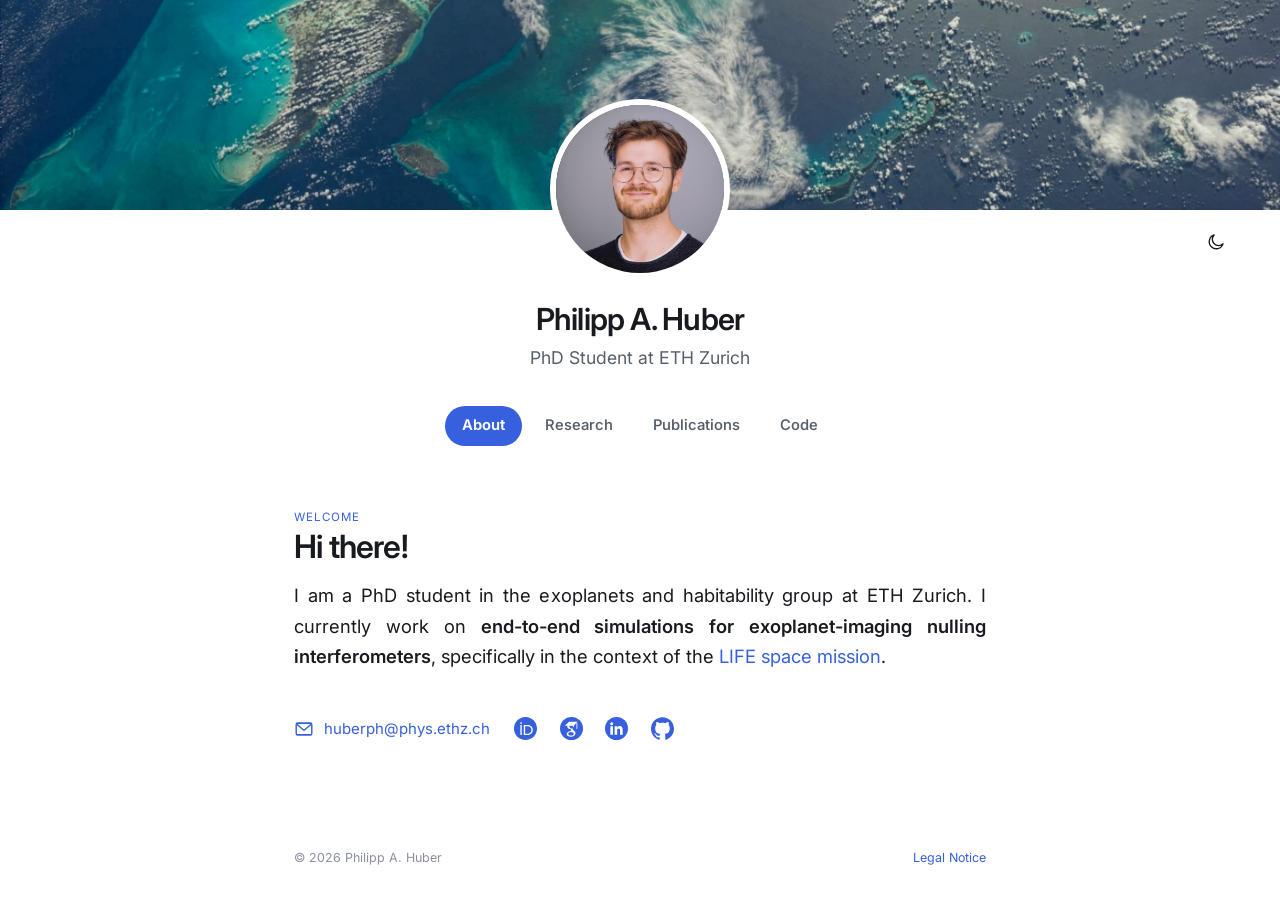
==== index.html @ 1af9c448 "Update website 2026-11-10 10:56" ====
<!doctype html>
<html lang="en">
<head>
  <meta charset="utf-8">
  <title>Philipp A. Huber — PhD Student at ETH Zurich</title>
  <meta name="description" content="Personal academic website of Philipp A. Huber, PhD student at ETH Zurich. Research, publications and code.">
  <base href="/">
  <meta name="viewport" content="width=device-width, initial-scale=1">
  <link rel="icon" type="image/x-icon" href="favicon.ico">
  <link rel="manifest" href="manifest.json">
  <meta name="theme-color" media="(prefers-color-scheme: dark)" content="#121212">
  <meta name="theme-color" content="#ffffff">
  <link rel="preconnect" href="https://fonts.googleapis.com">
  <link rel="preconnect" href="https://fonts.gstatic.com" crossorigin="">
  <link href="https://fonts.googleapis.com/css2?family=Inter:wght@400;500;600;700&amp;display=swap" rel="stylesheet">
<link rel="stylesheet" href="styles-WV6T6E7A.css"></head>
<body>
  <app-root></app-root>
<script src="polyfills-FFHMD2TL.js" type="module"></script><script src="main-WSZA5GNK.js" type="module"></script></body>
</html>
---- styles-WV6T6E7A.css ----
:root{--phi: 1.618;--font-display: "Inter", ui-sans-serif, -apple-system, BlinkMacSystemFont, "Segoe UI", sans-serif;--font-body: "Inter", ui-sans-serif, -apple-system, BlinkMacSystemFont, "Segoe UI", sans-serif;--font-mono: "Inter", ui-sans-serif, -apple-system, BlinkMacSystemFont, "Segoe UI", sans-serif;--content-width: 780px;--gutter: clamp(1.25rem, 4vw, 2.75rem);--header-radius: 18px;--ease: cubic-bezier(.22, 1, .36, 1);--speed-fast: .16s;--speed-medium: .32s;--bg: #ffffff;--surface: #ffffff;--surface-raised: #ffffff;--ink: #171a1f;--ink-soft: #575f6b;--ink-faint: #8a90a0;--border: #ffffff;--border-strong: #cfd1cd;--accent: #3660de;--accent-strong: #2544a1;--accent-contrast: #ffffff;--accent-soft: #e6edf0;--shadow: 0 8px 28px -12px rgba(23, 26, 31, .18);--shadow-soft: 0 2px 10px -4px rgba(23, 26, 31, .12);--banner-gradient: linear-gradient(115deg, #163f56 0%, #1f5673 42%, #3f7f92 78%, #7fa9ab 100%);--avatar-border: #ffffff;--loading-surface: #eef0f3;--loading-highlight: rgba(255, 255, 255, .72);--scheme: light;color-scheme:var(--scheme)}:root[data-theme=dark]{--bg: #121212;--surface: var(--bg);--surface-raised: #1c1c1c;--ink: #ededed;--ink-soft: #b1b1b1;--ink-faint: #8a8a8a;--border: var(--bg);--border-strong: #363636;--accent: #6c8af2;--accent-strong: #a3b5ff;--accent-contrast: var(--bg);--accent-soft: #242424;--shadow: 0 10px 30px -12px rgba(0, 0, 0, .55);--shadow-soft: 0 2px 12px -6px rgba(0, 0, 0, .5);--banner-gradient: linear-gradient(115deg, #101010 0%, #353535 100%);--avatar-border: var(--bg);--loading-surface: var(--surface-raised);--loading-highlight: rgba(255, 255, 255, .07);--scheme: dark}@media (prefers-color-scheme: dark){:root:not([data-theme=light]):not([data-theme=dark]){--bg: #121212;--surface: var(--bg);--surface-raised: #1c1c1c;--ink: #ededed;--ink-soft: #b1b1b1;--ink-faint: #8a8a8a;--border: var(--bg);--border-strong: #363636;--accent: #6c8af2;--accent-strong: #a3b5ff;--accent-contrast: var(--bg);--accent-soft: #242424;--shadow: 0 10px 30px -12px rgba(0, 0, 0, .55);--shadow-soft: 0 2px 12px -6px rgba(0, 0, 0, .5);--banner-gradient: linear-gradient(115deg, #101010 0%, #353535 100%);--avatar-border: var(--bg);--loading-surface: var(--surface-raised);--loading-highlight: rgba(255, 255, 255, .07);--scheme: dark}}*{box-sizing:border-box}html,body{min-height:100%;background-color:var(--bg)}body{margin:0;color:var(--ink);font-family:var(--font-body);font-size:16px;line-height:1.6;-webkit-font-smoothing:antialiased;text-rendering:optimizeLegibility;transition:background-color var(--speed-medium) var(--ease),color var(--speed-medium) var(--ease)}app-root{display:block;min-height:100vh;min-height:100dvh}h1,h2,h3,h4{font-family:var(--font-display);font-weight:600;color:var(--ink);margin:0;letter-spacing:-.025em}p{margin:0}a{color:var(--accent);text-decoration:none;transition:color var(--speed-fast) var(--ease),text-decoration-color var(--speed-fast) var(--ease)}a:hover{color:var(--accent-strong);text-decoration:underline;text-underline-offset:.18em}img{max-width:100%;display:block}button{font-family:inherit}.no-scrollbar{scrollbar-width:none;-ms-overflow-style:none}.no-scrollbar::-webkit-scrollbar{display:none;width:0;height:0}.text-justify{text-align:justify;text-justify:inter-word;hyphens:auto;-webkit-hyphens:auto}.container{max-width:var(--content-width);margin-inline:auto;padding-inline:var(--gutter)}app-subtitle+app-list{margin-top:.65rem!important}app-paragraph+app-list{margin-top:.65rem!important}app-list+app-subtitle{display:block;margin-top:2.75rem}app-list+app-subtitle .subtitle{margin-top:0}:focus-visible{outline:2px solid var(--accent);outline-offset:3px;border-radius:4px}@media (prefers-reduced-motion: reduce){*,*:before,*:after{animation-duration:.001ms!important;transition-duration:.001ms!important}}
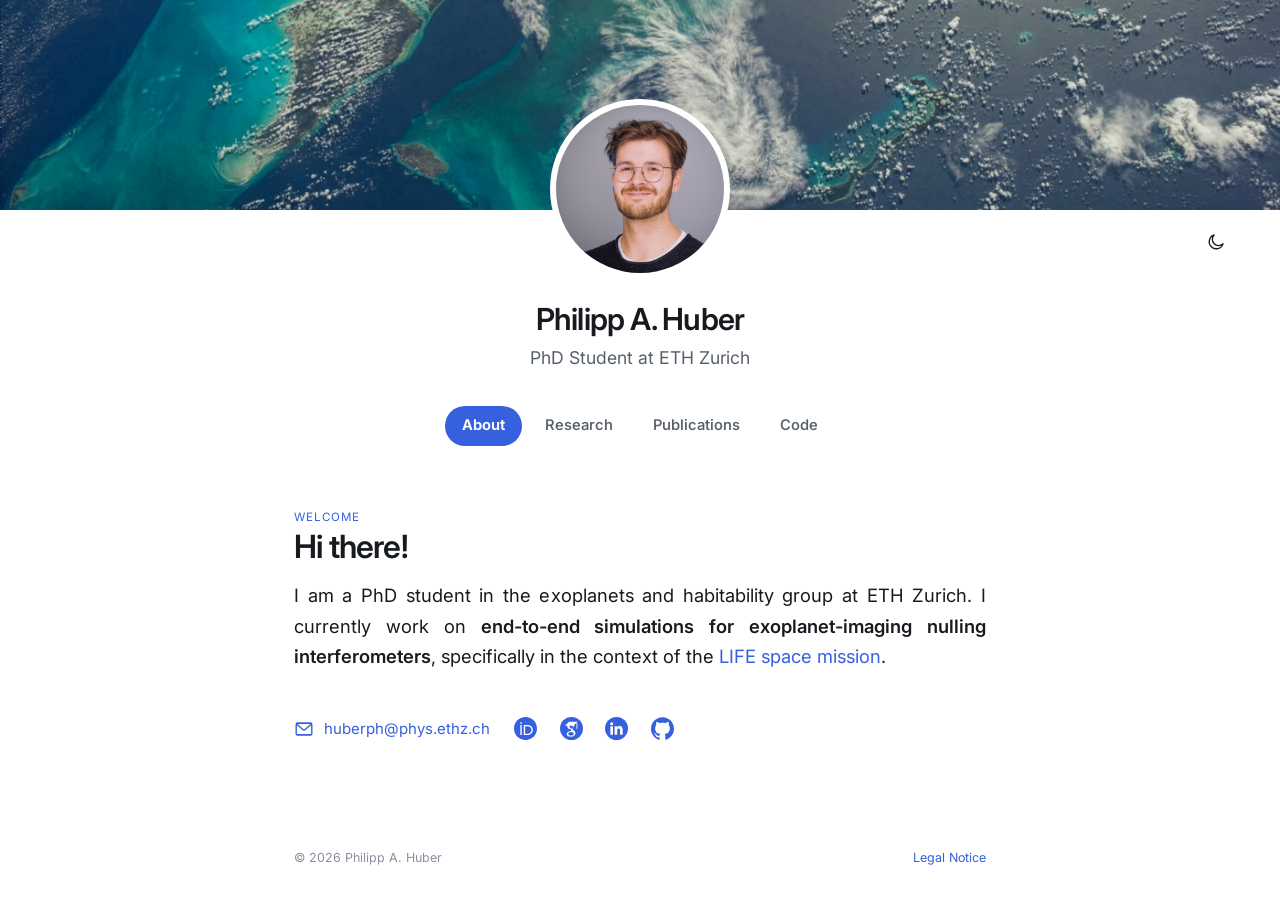
==== commit d80f6ebd: "Update website 2026-11-10 14:05" ====
--- a/index.html
+++ b/index.html
@@ -16,5 +16,5 @@
 <link rel="stylesheet" href="styles-WV6T6E7A.css"></head>
 <body>
   <app-root></app-root>
-<script src="polyfills-FFHMD2TL.js" type="module"></script><script src="main-WSZA5GNK.js" type="module"></script></body>
+<script src="polyfills-FFHMD2TL.js" type="module"></script><script src="main-FTQGBEG4.js" type="module"></script></body>
 </html>
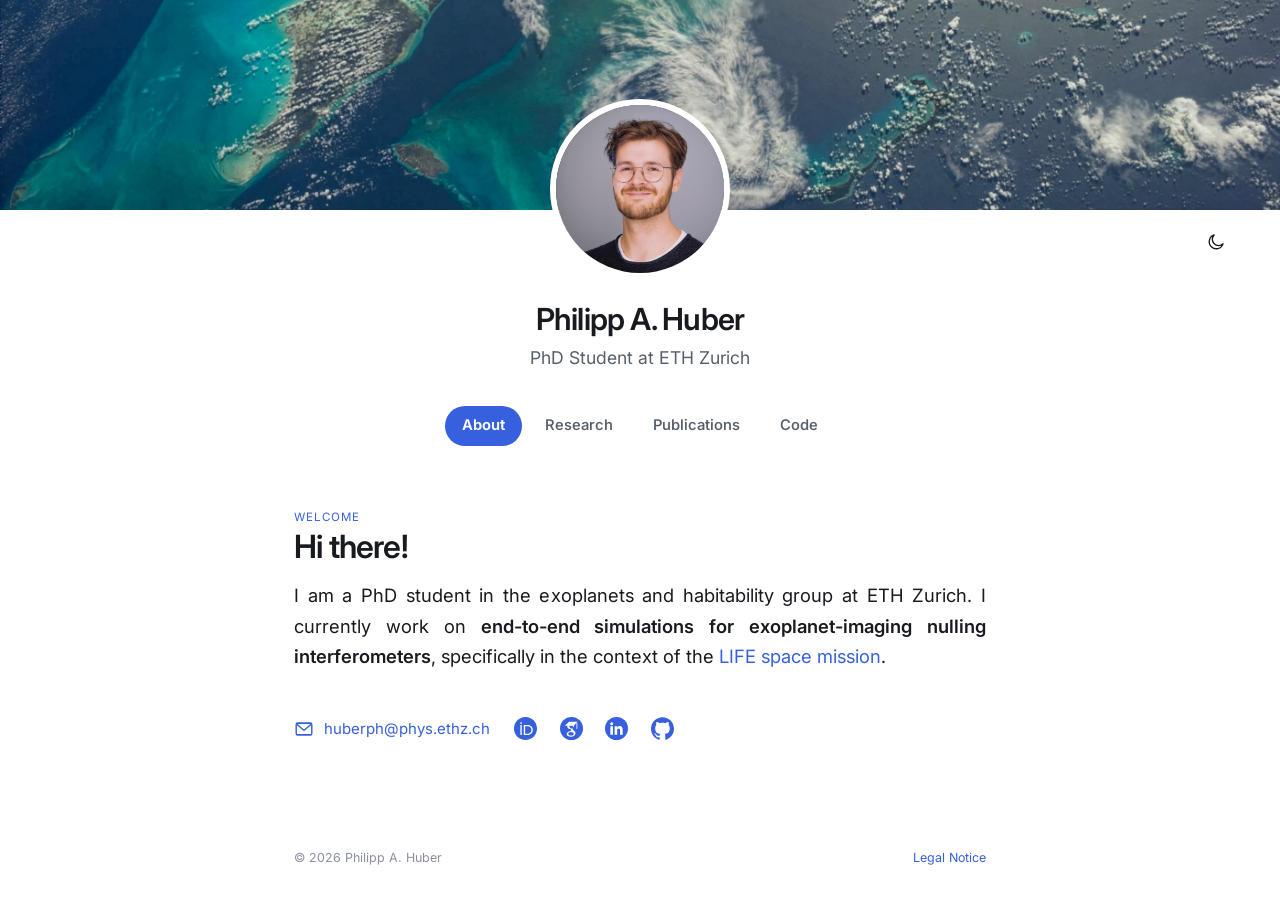
==== commit f5c0dc79: "Update website 2026-11-10 14:48" ====
--- a/index.html
+++ b/index.html
@@ -16,5 +16,5 @@
 <link rel="stylesheet" href="styles-WV6T6E7A.css"></head>
 <body>
   <app-root></app-root>
-<script src="polyfills-FFHMD2TL.js" type="module"></script><script src="main-FTQGBEG4.js" type="module"></script></body>
+<script src="polyfills-FFHMD2TL.js" type="module"></script><script src="main-ZX4P6A75.js" type="module"></script></body>
 </html>
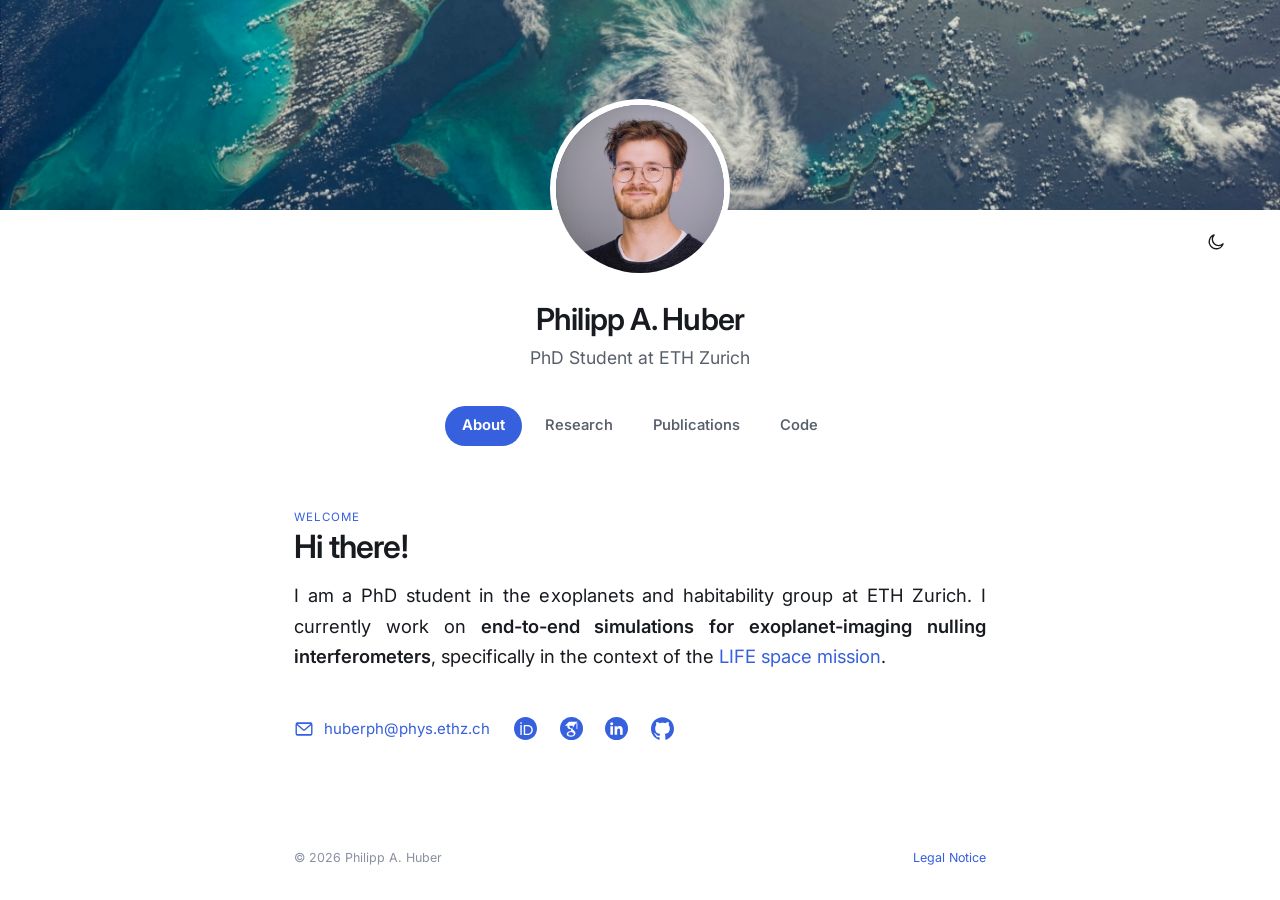
==== commit a454f6d3: "Update website 2026-11-10 15:10" ====
--- a/index.html
+++ b/index.html
@@ -16,5 +16,5 @@
 <link rel="stylesheet" href="styles-WV6T6E7A.css"></head>
 <body>
   <app-root></app-root>
-<script src="polyfills-FFHMD2TL.js" type="module"></script><script src="main-ZX4P6A75.js" type="module"></script></body>
+<script src="polyfills-FFHMD2TL.js" type="module"></script><script src="main-FEDNVZ3M.js" type="module"></script></body>
 </html>
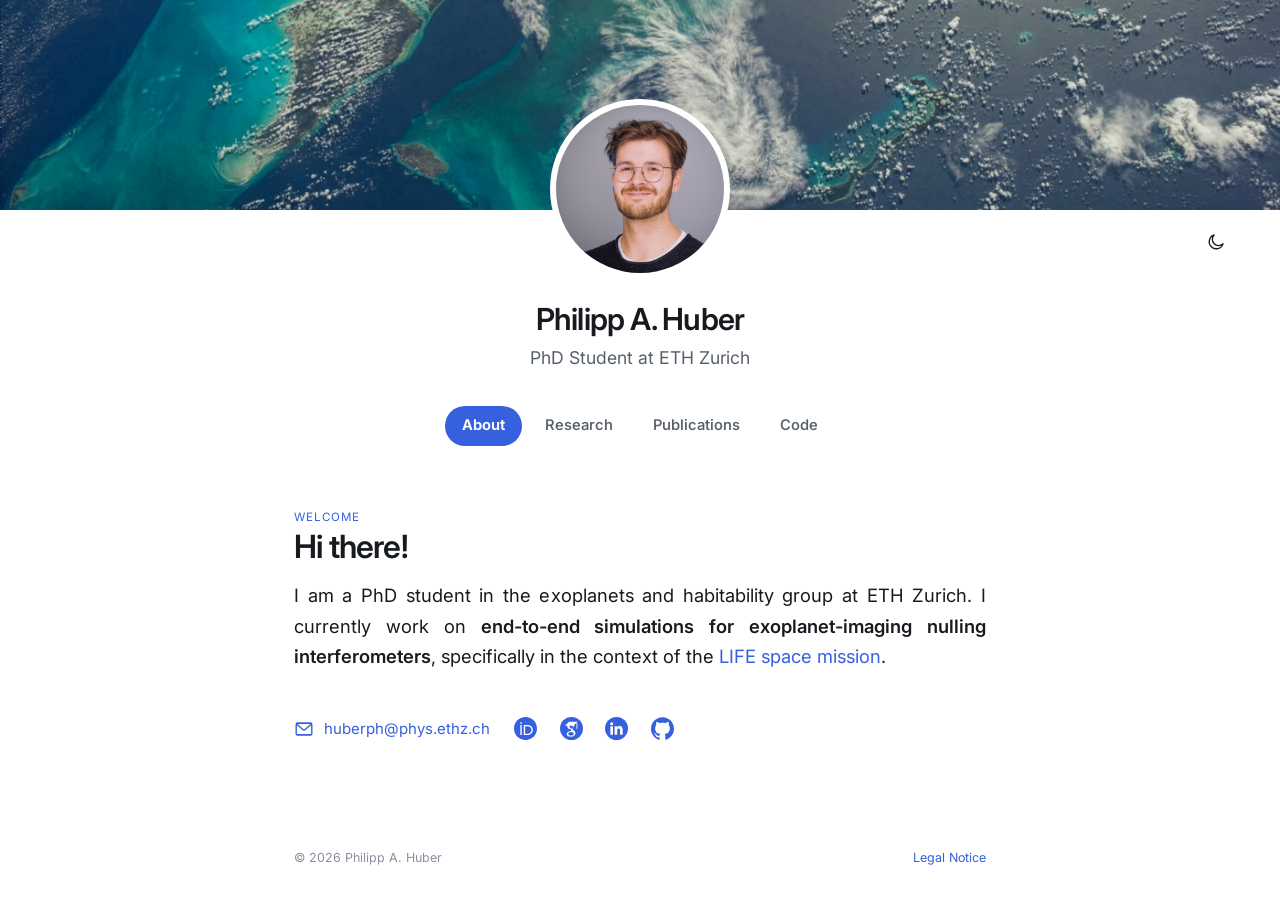
==== commit 7b6541d3: "Update website 2026-11-10 15:13" ====
--- a/index.html
+++ b/index.html
@@ -16,5 +16,5 @@
 <link rel="stylesheet" href="styles-WV6T6E7A.css"></head>
 <body>
   <app-root></app-root>
-<script src="polyfills-FFHMD2TL.js" type="module"></script><script src="main-FEDNVZ3M.js" type="module"></script></body>
+<script src="polyfills-FFHMD2TL.js" type="module"></script><script src="main-BY5HVSNL.js" type="module"></script></body>
 </html>
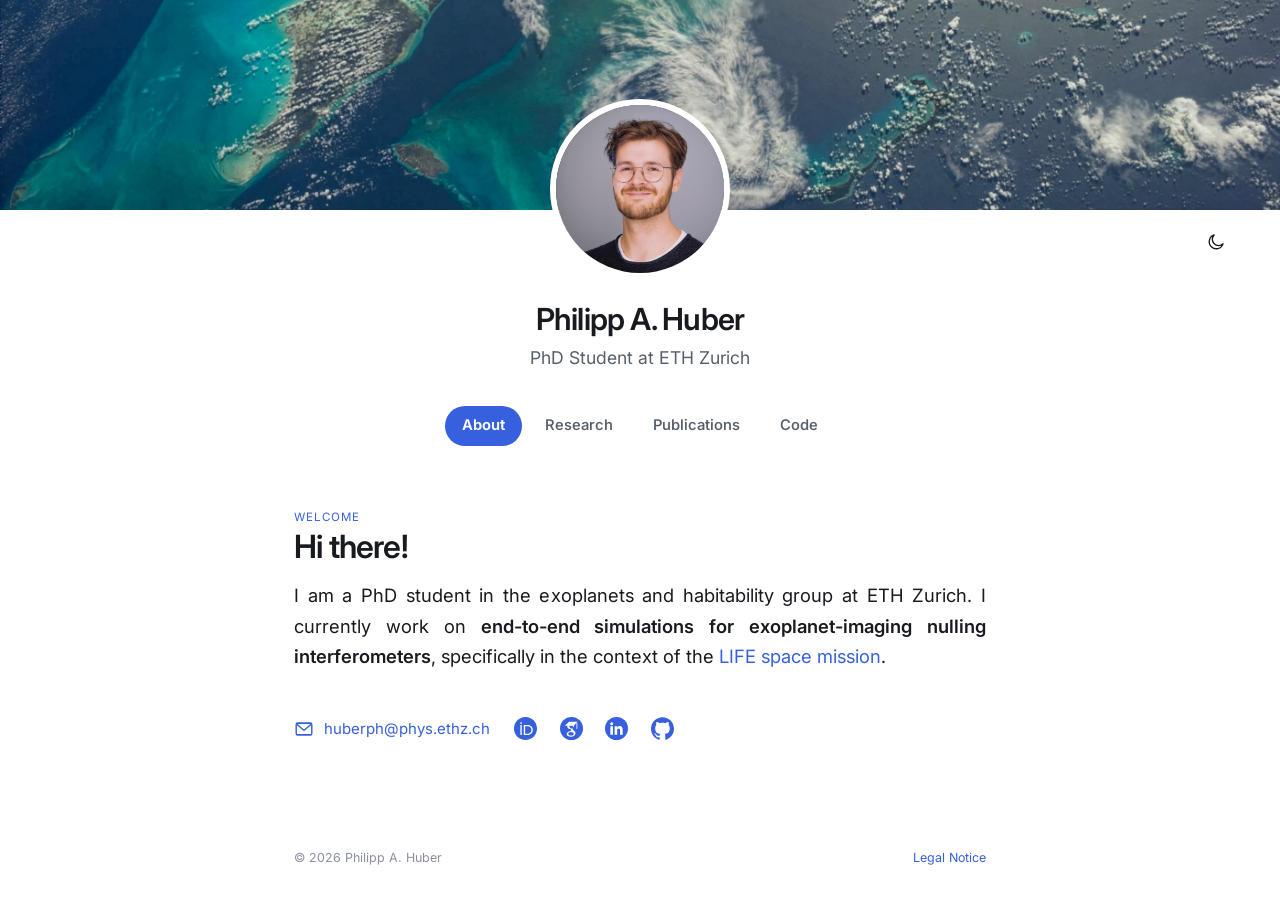
==== commit 38485322: "Update website 2026-11-10 15:21" ====
--- a/index.html
+++ b/index.html
@@ -16,5 +16,5 @@
 <link rel="stylesheet" href="styles-WV6T6E7A.css"></head>
 <body>
   <app-root></app-root>
-<script src="polyfills-FFHMD2TL.js" type="module"></script><script src="main-BY5HVSNL.js" type="module"></script></body>
+<script src="polyfills-FFHMD2TL.js" type="module"></script><script src="main-BXOKEII3.js" type="module"></script></body>
 </html>
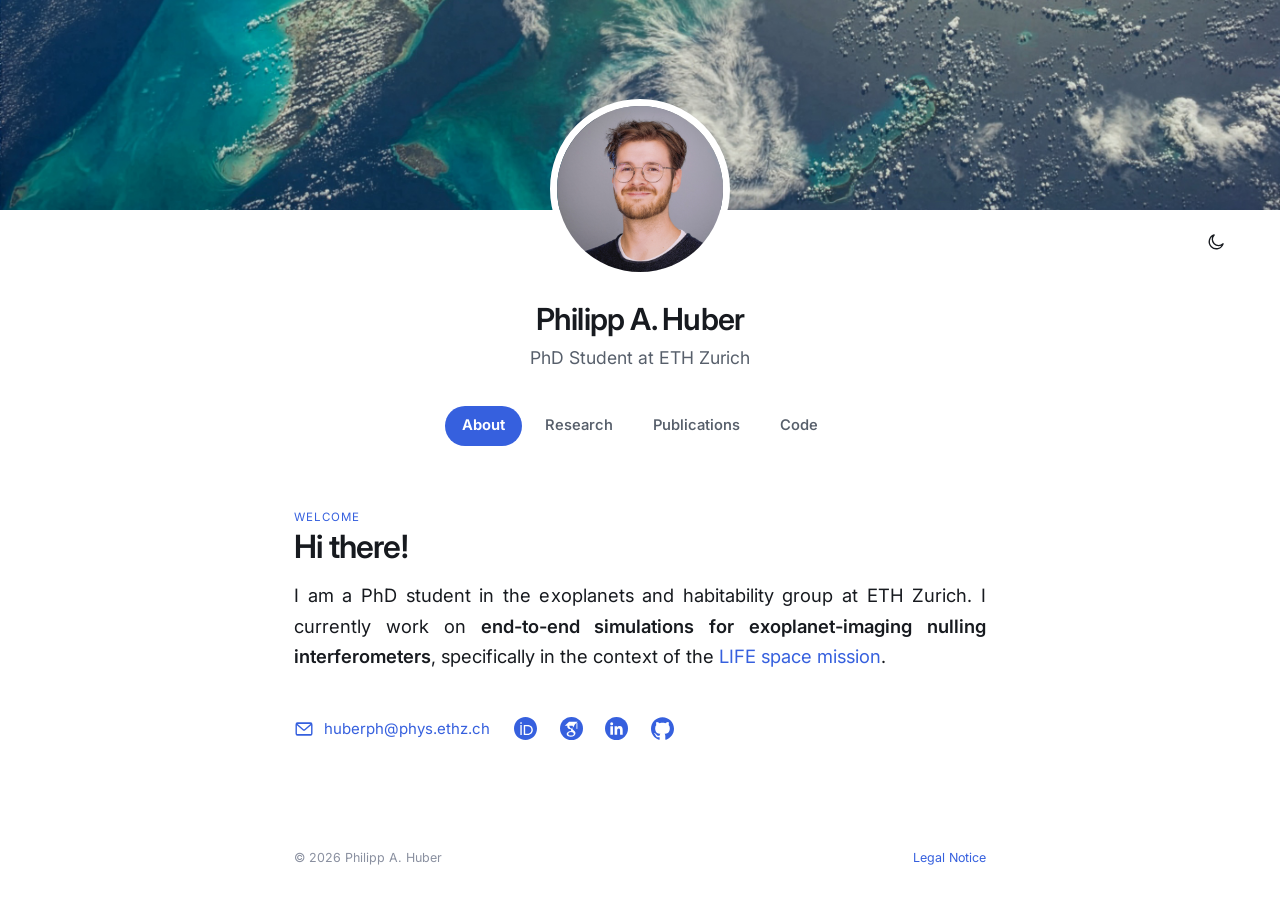
==== commit 499a1953: "Update website 2026-11-12 15:36" ====
--- a/index.html
+++ b/index.html
@@ -16,5 +16,5 @@
 <link rel="stylesheet" href="styles-WV6T6E7A.css"></head>
 <body>
   <app-root></app-root>
-<script src="polyfills-FFHMD2TL.js" type="module"></script><script src="main-BXOKEII3.js" type="module"></script></body>
+<script src="polyfills-FFHMD2TL.js" type="module"></script><script src="main-EPJNUSRM.js" type="module"></script></body>
 </html>
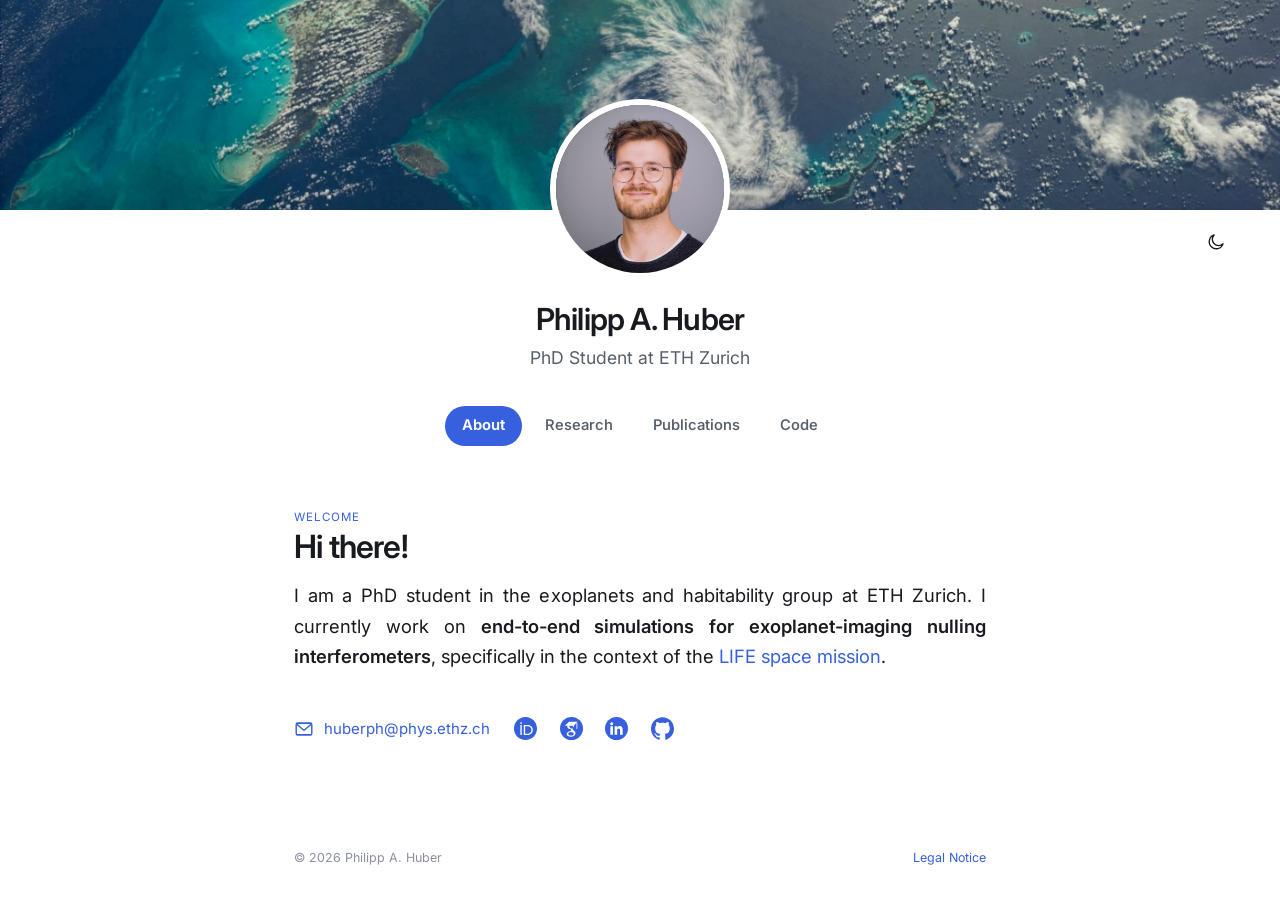
==== commit eedd1caf: "Update website 2026-11-12 15:40" ====
--- a/index.html
+++ b/index.html
@@ -16,5 +16,5 @@
 <link rel="stylesheet" href="styles-WV6T6E7A.css"></head>
 <body>
   <app-root></app-root>
-<script src="polyfills-FFHMD2TL.js" type="module"></script><script src="main-EPJNUSRM.js" type="module"></script></body>
+<script src="polyfills-FFHMD2TL.js" type="module"></script><script src="main-4G7TBOGK.js" type="module"></script></body>
 </html>
